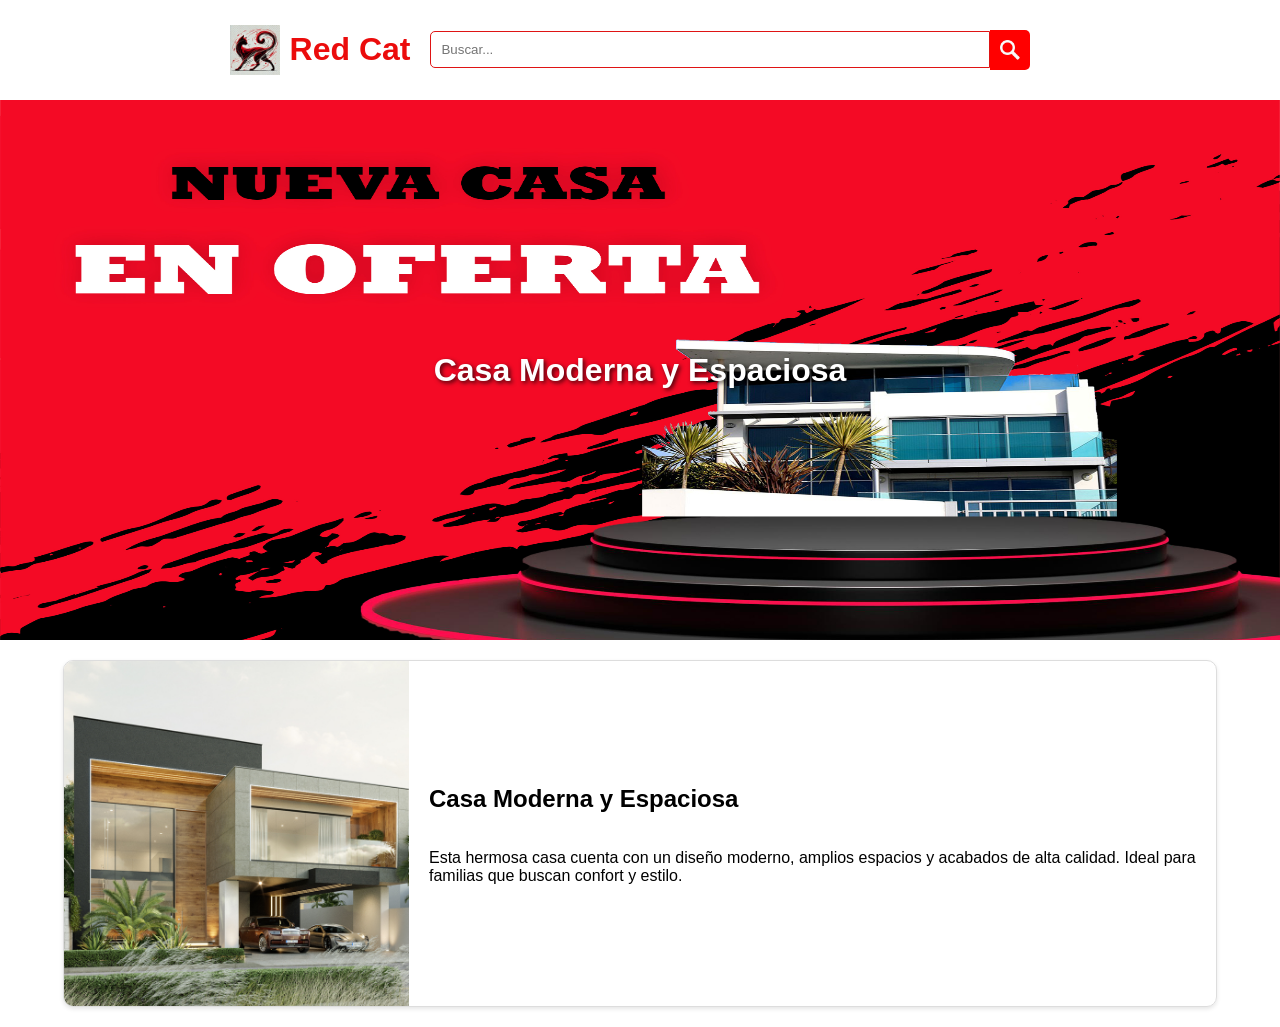
==== index.html @ 5a59b118 "Se agrega el proyecto" ====
<!DOCTYPE html>
<html lang="es">
<head>
    <meta charset="UTF-8">
    <meta name="viewport" content="width=device-width, initial-scale=1.0">
    <title>Página con Logo y Buscador</title>
    <link rel="stylesheet" href="css/styles.css">
    
</head>
<body>
    <header>
        <div class="logo">
            <img src="img/logo.png" alt="Logo">
            <h1>Red Cat</h1>
        </div>
        <div class="search-bar">
            <input type="text" placeholder="Buscar...">
            <button><img src="img/lupa.png" alt="Buscar"></button>
        </div>
    </header>

    <div class="image-container">
        <a id="image-link" href="casa1.html">
            <div class="text-overlay" id="image-text">Casa Moderna y Espaciosa</div>
            <img id="image1" src="img/1.jpg" alt="Casa 1">
            <img id="image2" src="img/2.jpg" class="hidden" alt="Casa 2">
        </a>
    </div>

    <div class="info-section">
        <div class="image-wrapper">
            <a href="casa1.html">
                <img src="img/casa1.jpg" alt="Casa Descripción">
            </a>
        </div>
        <div class="info-text">
            <h2>Casa Moderna y Espaciosa</h2>
            <p>Esta hermosa casa cuenta con un diseño moderno, amplios espacios y acabados de alta calidad. Ideal para familias que buscan confort y estilo.</p>
        </div>
    </div>

    <script>
        const images = [
            {
                src: "img/1.jpg",
                link: "casa1.html",
                text: "",
                element: document.getElementById('image1')
            },
            {
                src: "img/2.jpg",
                link: "casa2.html",
                text: "",
                element: document.getElementById('image2')
            }
        ];

        let currentIndex = 0;
        const imageLink = document.getElementById('image-link');
        const imageText = document.getElementById('image-text');

        setInterval(() => {
            images[currentIndex].element.classList.add('hidden');
            currentIndex = (currentIndex + 1) % images.length;
            images[currentIndex].element.classList.remove('hidden');
            imageLink.href = images[currentIndex].link;
            imageText.textContent = images[currentIndex].text;
        }, 5000);
    </script>
</body>
</html>
---- css/styles.css ----
body {
            font-family: Arial, sans-serif;
            margin: 0;
            padding: 0;
            display: flex;
            flex-direction: column;
            align-items: center;
        }

        header {
            width: 100%;
            display: flex;
            align-items: center;
            justify-content: center;
            padding: 10px 20px;
            box-shadow: 0 2px 4px rgba(0, 0, 0, 0.1);
            background-color: white;
        }

        .logo {
            display: flex;
            align-items: center;
        }

        .logo img {
            width: 50px;
            height: 50px;
            margin-right: 10px;
        }

        .logo h1 {
            color: rgb(235, 12, 12);
        }

        .search-bar {
            display: flex;
            align-items: center;
            flex-grow: 1;
            max-width: 600px;
            margin-left: 20px;
            margin-right: 20px;
            justify-content: center;
        }

        .search-bar input {
            width: 100%;
            padding: 10px;
            border: 1px solid #df1414;
            border-radius: 5px 0 0 5px;
            outline: none;
        }

        .search-bar button {
            padding: 10px;
            background-color: red;
            border: none;
            color: white;
            cursor: pointer;
            border-radius: 0 5px 5px 0;
            display: flex;
            align-items: center;
            justify-content: center;
            transition: background-color 0.3s ease;
        }

        .search-bar button img {
            width: 20px;
        }

        .search-bar button:hover {
            background-color: darkred;
        }

        .image-container {
            width: 100vw;
            height: 60vh;
            overflow: hidden;
            position: relative;
        }

        .image-container img {
            width: 100vw;
            height: 60vh;
            object-fit: fill;
            position: absolute;
            transition: opacity 1s ease-in-out;
        }

        .image-container img.hidden {
            opacity: 0;
        }

        .text-overlay {
            position: absolute;
            top: 50%;
            left: 50%;
            transform: translate(-50%, -50%);
            color: white;
            font-size: 2rem;
            font-weight: bold;
            text-shadow: 2px 2px 4px rgba(0, 0, 0, 0.7);
            text-align: center;
            z-index: 1;
        }

        .info-section {
            display: flex;
            width: 90%;
            margin: 20px auto;
            border: 1px solid #ddd;
            border-radius: 10px;
            overflow: hidden;
            box-shadow: 0 2px 4px rgba(0, 0, 0, 0.1);
        }

        .image-wrapper {
            width: 40%;
            overflow: hidden;
            position: relative;
        }

        .image-wrapper a {
            display: block;
        }

        .image-wrapper img {
            width: 100%;
            height: auto;
            display: block;
            transition: filter 0.3s ease, transform 0.3s ease;
        }

        .image-wrapper img:hover {
            filter: brightness(70%);
            transform: scale(1.05);
            cursor: pointer;
        }

        .info-text {
            padding: 20px;
            display: flex;
            flex-direction: column;
            justify-content: center;
        }

        @media (max-width: 768px) {
            header {
                flex-direction: column;
                align-items: flex-start;
            }

            .search-bar {
                margin-left: 5px;
                width: 100%;
            }

            .search-bar input {
                border-radius: 5px;
            }

            .search-bar button {
                border-radius: 5px;
                width: auto;
                padding: 8px 12px;
            }

            .info-section {
                flex-direction: column;
                align-items: center;
            }

            .image-wrapper {
                width: 100%;
            }

            .info-text {
                text-align: center;
            }
        }
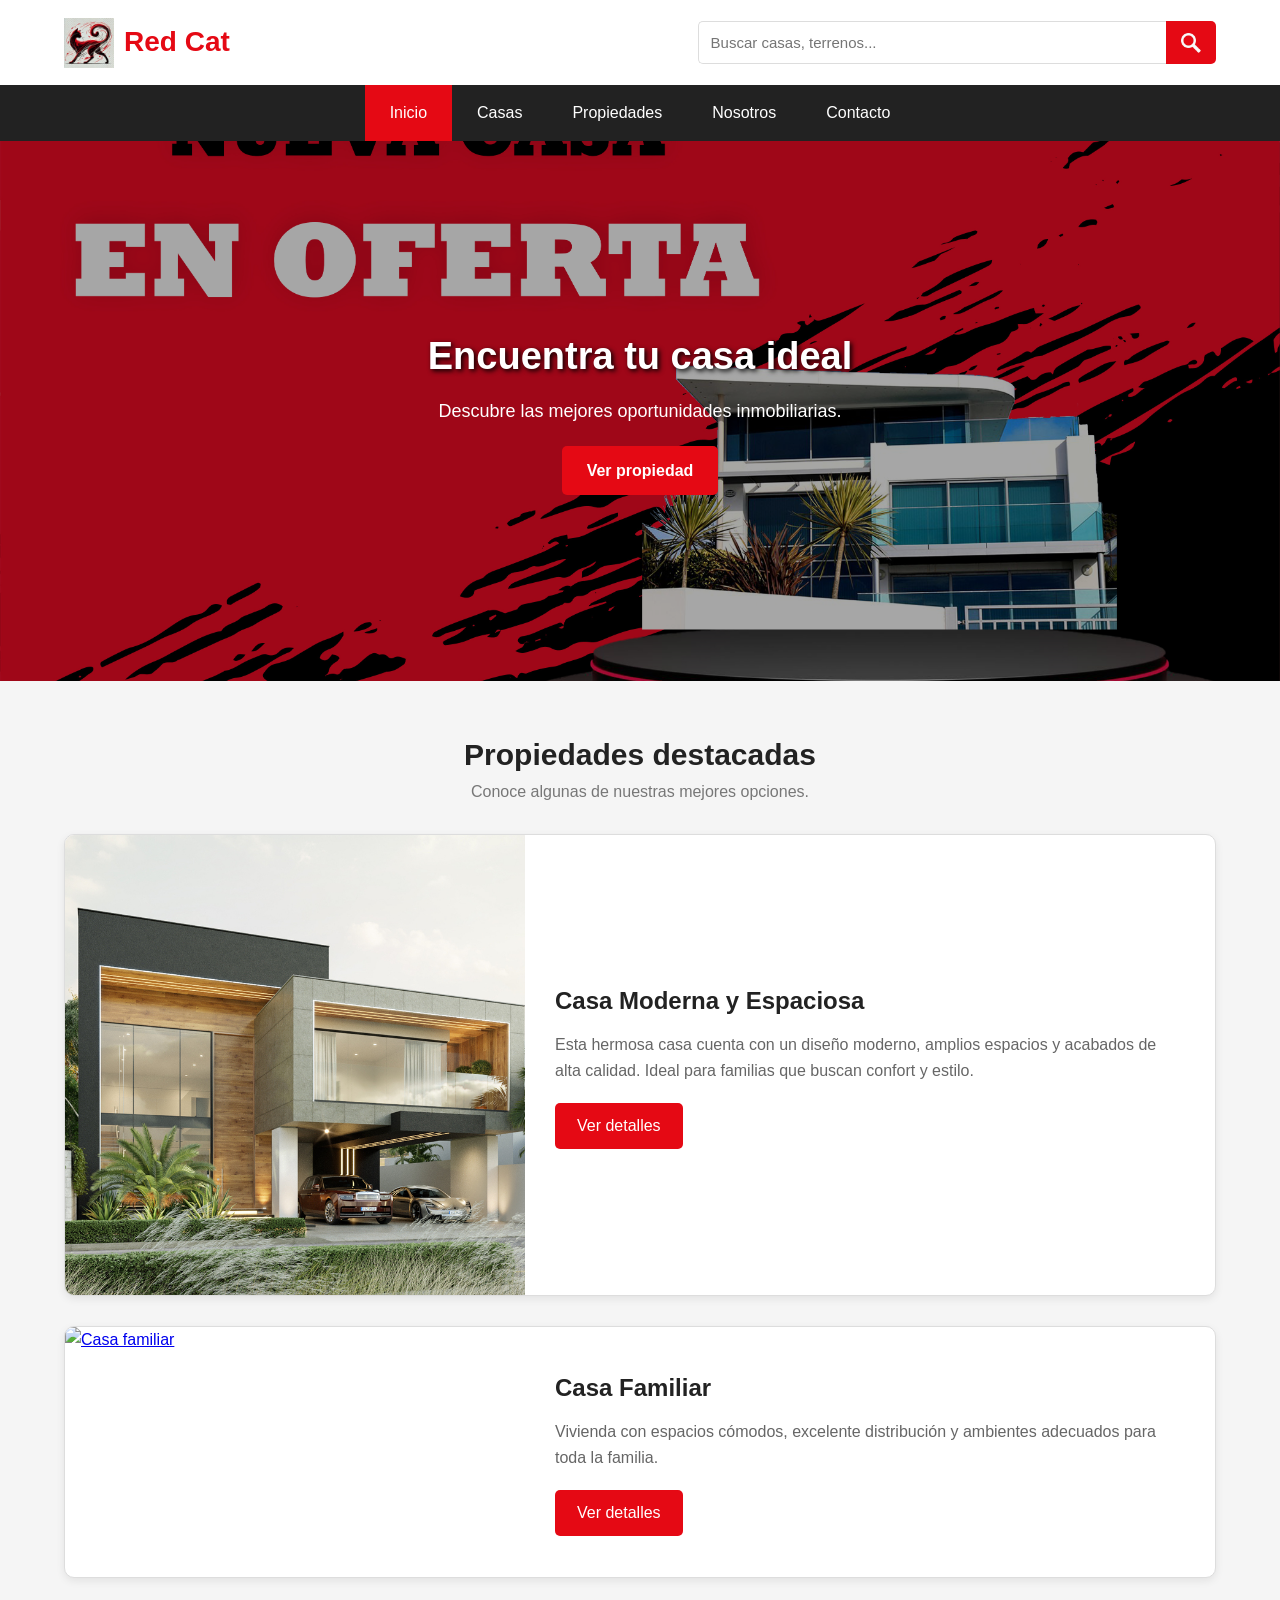
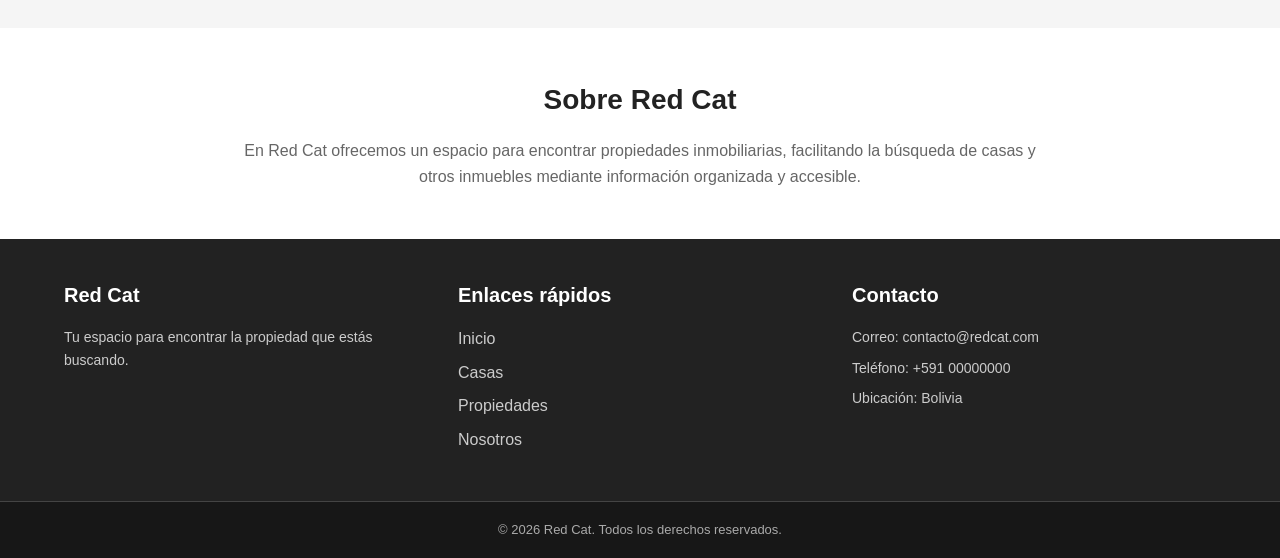
==== commit 68faf376: "avance1" ====
--- a/index.html
+++ b/index.html
@@ -1,71 +1,283 @@
+
 <!DOCTYPE html>
 <html lang="es">
+
 <head>
     <meta charset="UTF-8">
     <meta name="viewport" content="width=device-width, initial-scale=1.0">
-    <title>Página con Logo y Buscador</title>
+
+    <title>Red Cat | Venta de Inmuebles</title>
+
+    <!-- Hoja de estilos -->
     <link rel="stylesheet" href="css/styles.css">
-    
 </head>
+
 <body>
-    <header>
+
+    <!-- =====================================
+         1. ENCABEZADO PRINCIPAL
+    ====================================== -->
+    <header class="header">
+
         <div class="logo">
-            <img src="img/logo.png" alt="Logo">
+            <img src="img/logo.png" alt="Logo Red Cat">
             <h1>Red Cat</h1>
         </div>
+
+        <!-- Buscador -->
         <div class="search-bar">
-            <input type="text" placeholder="Buscar...">
-            <button><img src="img/lupa.png" alt="Buscar"></button>
-        </div>
+            <input type="search" placeholder="Buscar casas, terrenos...">
+            <button type="button">
+                <img src="img/lupa.png" alt="Buscar">
+            </button>
+        </div>
+
     </header>
 
-    <div class="image-container">
+
+    <!-- =====================================
+         2. MENÚ DE NAVEGACIÓN
+    ====================================== -->
+    <nav class="navbar">
+
+        <ul>
+            <li><a href="index.html" class="active">Inicio</a></li>
+            <li><a href="#casas">Casas</a></li>
+            <li><a href="#propiedades">Propiedades</a></li>
+            <li><a href="#nosotros">Nosotros</a></li>
+            <li><a href="#contacto">Contacto</a></li>
+        </ul>
+
+    </nav>
+
+
+    <!-- =====================================
+         3. BANNER PRINCIPAL / CARRUSEL
+    ====================================== -->
+    <section class="hero">
+
         <a id="image-link" href="casa1.html">
-            <div class="text-overlay" id="image-text">Casa Moderna y Espaciosa</div>
-            <img id="image1" src="img/1.jpg" alt="Casa 1">
-            <img id="image2" src="img/2.jpg" class="hidden" alt="Casa 2">
+
+            <div class="hero-overlay">
+
+                <h2 id="image-text">
+                    Encuentra tu casa ideal
+                </h2>
+
+                <p>
+                    Descubre las mejores oportunidades inmobiliarias.
+                </p>
+
+                <span class="hero-button">
+                    Ver propiedad
+                </span>
+
+            </div>
+
+            <img id="image1" src="img/1.jpg" alt="Casa moderna">
+
+            <img id="image2" src="img/2.jpg"
+                 class="hidden" alt="Casa en venta">
+
         </a>
-    </div>
-
-    <div class="info-section">
-        <div class="image-wrapper">
-            <a href="casa1.html">
-                <img src="img/casa1.jpg" alt="Casa Descripción">
-            </a>
-        </div>
-        <div class="info-text">
-            <h2>Casa Moderna y Espaciosa</h2>
-            <p>Esta hermosa casa cuenta con un diseño moderno, amplios espacios y acabados de alta calidad. Ideal para familias que buscan confort y estilo.</p>
-        </div>
-    </div>
-
+
+    </section>
+
+
+    <!-- =====================================
+         4. SECCIÓN DE PROPIEDADES DESTACADAS
+    ====================================== -->
+    <main>
+
+        <section class="properties" id="propiedades">
+
+            <div class="section-title">
+                <h2>Propiedades destacadas</h2>
+                <p>Conoce algunas de nuestras mejores opciones.</p>
+            </div>
+
+
+            <!-- Propiedad 1 -->
+            <article class="property-card" id="casas">
+
+                <div class="property-image">
+                    <a href="casa1.html">
+                        <img src="img/casa1.jpg" alt="Casa moderna">
+                    </a>
+                </div>
+
+                <div class="property-info">
+
+                    <h3>Casa Moderna y Espaciosa</h3>
+
+                    <p>
+                        Esta hermosa casa cuenta con un diseño moderno,
+                        amplios espacios y acabados de alta calidad.
+                        Ideal para familias que buscan confort y estilo.
+                    </p>
+
+                    <a href="casa1.html" class="property-button">
+                        Ver detalles
+                    </a>
+
+                </div>
+
+            </article>
+
+
+            <!-- Propiedad 2 -->
+            <article class="property-card">
+
+                <div class="property-image">
+                    <a href="casa2.html">
+                        <img src="img/casa2.jpg" alt="Casa familiar">
+                    </a>
+                </div>
+
+                <div class="property-info">
+
+                    <h3>Casa Familiar</h3>
+
+                    <p>
+                        Vivienda con espacios cómodos, excelente
+                        distribución y ambientes adecuados para
+                        toda la familia.
+                    </p>
+
+                    <a href="casa2.html" class="property-button">
+                        Ver detalles
+                    </a>
+
+                </div>
+
+            </article>
+
+        </section>
+
+
+        <!-- =====================================
+             5. SECCIÓN SOBRE NOSOTROS
+        ====================================== -->
+        <section class="about" id="nosotros">
+
+            <h2>Sobre Red Cat</h2>
+
+            <p>
+                En Red Cat ofrecemos un espacio para encontrar
+                propiedades inmobiliarias, facilitando la búsqueda
+                de casas y otros inmuebles mediante información
+                organizada y accesible.
+            </p>
+
+        </section>
+
+    </main>
+
+
+    <!-- =====================================
+         6. PIE DE PÁGINA (FOOTER)
+    ====================================== -->
+    <footer class="footer" id="contacto">
+
+        <div class="footer-container">
+
+            <!-- Información de la empresa -->
+            <div class="footer-section">
+
+                <h3>Red Cat</h3>
+
+                <p>
+                    Tu espacio para encontrar la propiedad
+                    que estás buscando.
+                </p>
+
+            </div>
+
+
+            <!-- Enlaces rápidos -->
+            <div class="footer-section">
+
+                <h3>Enlaces rápidos</h3>
+
+                <ul>
+                    <li><a href="index.html">Inicio</a></li>
+                    <li><a href="#casas">Casas</a></li>
+                    <li><a href="#propiedades">Propiedades</a></li>
+                    <li><a href="#nosotros">Nosotros</a></li>
+                </ul>
+
+            </div>
+
+
+            <!-- Información de contacto -->
+            <div class="footer-section">
+
+                <h3>Contacto</h3>
+
+                <p>Correo: contacto@redcat.com</p>
+                <p>Teléfono: +591 00000000</p>
+                <p>Ubicación: Bolivia</p>
+
+            </div>
+
+
+        </div>
+
+        <!-- Derechos reservados -->
+        <div class="footer-bottom">
+
+            <p>
+                &copy; 2026 Red Cat.
+                Todos los derechos reservados.
+            </p>
+
+        </div>
+
+    </footer>
+
+
+    <!-- =====================================
+         7. JAVASCRIPT DEL CARRUSEL
+    ====================================== -->
     <script>
+
         const images = [
             {
                 src: "img/1.jpg",
                 link: "casa1.html",
-                text: "",
-                element: document.getElementById('image1')
+                text: "Casa Moderna y Espaciosa"
             },
             {
                 src: "img/2.jpg",
                 link: "casa2.html",
-                text: "",
-                element: document.getElementById('image2')
+                text: "Encuentra tu nuevo hogar"
             }
         ];
 
         let currentIndex = 0;
-        const imageLink = document.getElementById('image-link');
-        const imageText = document.getElementById('image-text');
+
+        const image1 = document.getElementById("image1");
+        const image2 = document.getElementById("image2");
+
+        const imageLink = document.getElementById("image-link");
+        const imageText = document.getElementById("image-text");
+
+        const imageElements = [image1, image2];
 
         setInterval(() => {
-            images[currentIndex].element.classList.add('hidden');
+
             currentIndex = (currentIndex + 1) % images.length;
-            images[currentIndex].element.classList.remove('hidden');
+
+            imageElements[0].classList.toggle("hidden");
+            imageElements[1].classList.toggle("hidden");
+
             imageLink.href = images[currentIndex].link;
+
             imageText.textContent = images[currentIndex].text;
+
         }, 5000);
+
     </script>
+
 </body>
 </html>
--- a/css/styles.css
+++ b/css/styles.css
@@ -1,180 +1,609 @@
-       body {
-            font-family: Arial, sans-serif;
-            margin: 0;
-            padding: 0;
-            display: flex;
-            flex-direction: column;
-            align-items: center;
-        }
-
-        header {
-            width: 100%;
-            display: flex;
-            align-items: center;
-            justify-content: center;
-            padding: 10px 20px;
-            box-shadow: 0 2px 4px rgba(0, 0, 0, 0.1);
-            background-color: white;
-        }
-
-        .logo {
-            display: flex;
-            align-items: center;
-        }
-
-        .logo img {
-            width: 50px;
-            height: 50px;
-            margin-right: 10px;
-        }
-
-        .logo h1 {
-            color: rgb(235, 12, 12);
-        }
-
-        .search-bar {
-            display: flex;
-            align-items: center;
-            flex-grow: 1;
-            max-width: 600px;
-            margin-left: 20px;
-            margin-right: 20px;
-            justify-content: center;
-        }
-
-        .search-bar input {
-            width: 100%;
-            padding: 10px;
-            border: 1px solid #df1414;
-            border-radius: 5px 0 0 5px;
-            outline: none;
-        }
-
-        .search-bar button {
-            padding: 10px;
-            background-color: red;
-            border: none;
-            color: white;
-            cursor: pointer;
-            border-radius: 0 5px 5px 0;
-            display: flex;
-            align-items: center;
-            justify-content: center;
-            transition: background-color 0.3s ease;
-        }
-
-        .search-bar button img {
-            width: 20px;
-        }
-
-        .search-bar button:hover {
-            background-color: darkred;
-        }
-
-        .image-container {
-            width: 100vw;
-            height: 60vh;
-            overflow: hidden;
-            position: relative;
-        }
-
-        .image-container img {
-            width: 100vw;
-            height: 60vh;
-            object-fit: fill;
-            position: absolute;
-            transition: opacity 1s ease-in-out;
-        }
-
-        .image-container img.hidden {
-            opacity: 0;
-        }
-
-        .text-overlay {
-            position: absolute;
-            top: 50%;
-            left: 50%;
-            transform: translate(-50%, -50%);
-            color: white;
-            font-size: 2rem;
-            font-weight: bold;
-            text-shadow: 2px 2px 4px rgba(0, 0, 0, 0.7);
-            text-align: center;
-            z-index: 1;
-        }
-
-        .info-section {
-            display: flex;
-            width: 90%;
-            margin: 20px auto;
-            border: 1px solid #ddd;
-            border-radius: 10px;
-            overflow: hidden;
-            box-shadow: 0 2px 4px rgba(0, 0, 0, 0.1);
-        }
-
-        .image-wrapper {
-            width: 40%;
-            overflow: hidden;
-            position: relative;
-        }
-
-        .image-wrapper a {
-            display: block;
-        }
-
-        .image-wrapper img {
-            width: 100%;
-            height: auto;
-            display: block;
-            transition: filter 0.3s ease, transform 0.3s ease;
-        }
-
-        .image-wrapper img:hover {
-            filter: brightness(70%);
-            transform: scale(1.05);
-            cursor: pointer;
-        }
-
-        .info-text {
-            padding: 20px;
-            display: flex;
-            flex-direction: column;
-            justify-content: center;
-        }
-
-        @media (max-width: 768px) {
-            header {
-                flex-direction: column;
-                align-items: flex-start;
-            }
-
-            .search-bar {
-                margin-left: 5px;
-                width: 100%;
-            }
-
-            .search-bar input {
-                border-radius: 5px;
-            }
-
-            .search-bar button {
-                border-radius: 5px;
-                width: auto;
-                padding: 8px 12px;
-            }
-
-            .info-section {
-                flex-direction: column;
-                align-items: center;
-            }
-
-            .image-wrapper {
-                width: 100%;
-            }
-
-            .info-text {
-                text-align: center;
-            }
-        }
-  +
+/* =========================================
+   1. CONFIGURACIÓN GENERAL
+========================================= */
+
+* {
+    margin: 0;
+    padding: 0;
+    box-sizing: border-box;
+}
+
+html {
+    scroll-behavior: smooth;
+}
+
+body {
+    font-family: Arial, Helvetica, sans-serif;
+    background-color: #f5f5f5;
+    color: #333;
+    line-height: 1.6;
+}
+
+
+/* =========================================
+   2. ENCABEZADO PRINCIPAL
+========================================= */
+
+.header {
+    width: 100%;
+    min-height: 85px;
+    padding: 10px 5%;
+
+    display: flex;
+    align-items: center;
+    justify-content: space-between;
+
+    background-color: white;
+    box-shadow: 0 2px 5px rgba(0, 0, 0, 0.10);
+}
+
+/* Logotipo */
+
+.logo {
+    display: flex;
+    align-items: center;
+    gap: 10px;
+}
+
+.logo img {
+    width: 50px;
+    height: 50px;
+    object-fit: contain;
+}
+
+.logo h1 {
+    color: #e50914;
+    font-size: 28px;
+}
+
+
+/* Buscador */
+
+.search-bar {
+    display: flex;
+    width: 45%;
+    max-width: 600px;
+}
+
+.search-bar input {
+    width: 100%;
+    padding: 12px;
+
+    border: 1px solid #ddd;
+    border-right: none;
+    border-radius: 5px 0 0 5px;
+
+    outline: none;
+    font-size: 15px;
+}
+
+.search-bar input:focus {
+    border-color: #e50914;
+}
+
+.search-bar button {
+    padding: 10px 15px;
+
+    background-color: #e50914;
+    border: none;
+    border-radius: 0 5px 5px 0;
+
+    cursor: pointer;
+    transition: background 0.3s;
+}
+
+.search-bar button:hover {
+    background-color: #a90009;
+}
+
+.search-bar button img {
+    width: 20px;
+    display: block;
+}
+
+
+/* =========================================
+   3. MENÚ DE NAVEGACIÓN
+========================================= */
+
+.navbar {
+    width: 100%;
+    background-color: #222;
+}
+
+.navbar ul {
+    display: flex;
+    justify-content: center;
+    align-items: center;
+
+    list-style: none;
+}
+
+.navbar ul li a {
+    display: block;
+    padding: 15px 25px;
+
+    color: white;
+    text-decoration: none;
+
+    transition: background 0.3s;
+}
+
+.navbar ul li a:hover,
+.navbar ul li a.active {
+    background-color: #e50914;
+}
+
+
+/* =========================================
+   4. BANNER PRINCIPAL / CARRUSEL
+========================================= */
+
+.hero {
+    width: 100%;
+    height: 60vh;
+    min-height: 350px;
+
+    position: relative;
+    overflow: hidden;
+
+    background-color: #222;
+}
+
+.hero a {
+    display: block;
+    width: 100%;
+    height: 100%;
+    position: relative;
+}
+
+.hero img {
+    position: absolute;
+    inset: 0;
+
+    width: 100%;
+    height: 100%;
+
+    object-fit: cover;
+
+    transition: opacity 1s ease-in-out;
+}
+
+.hero img.hidden {
+    opacity: 0;
+    pointer-events: none;
+}
+
+
+/* Texto sobre las imágenes */
+
+.hero-overlay {
+    position: absolute;
+    inset: 0;
+    z-index: 2;
+
+    display: flex;
+    flex-direction: column;
+    align-items: center;
+    justify-content: center;
+
+    text-align: center;
+    padding: 20px;
+
+    color: white;
+
+    background: rgba(0, 0, 0, 0.35);
+}
+
+.hero-overlay h2 {
+    font-size: 38px;
+    margin-bottom: 10px;
+    text-shadow: 2px 2px 5px black;
+}
+
+.hero-overlay p {
+    font-size: 18px;
+    margin-bottom: 20px;
+}
+
+.hero-button {
+    display: inline-block;
+    padding: 12px 25px;
+
+    background-color: #e50914;
+    color: white;
+
+    border-radius: 5px;
+    font-weight: bold;
+
+    transition: background 0.3s;
+}
+
+.hero-button:hover {
+    background-color: #a90009;
+}
+
+
+/* =========================================
+   5. PROPIEDADES DESTACADAS
+========================================= */
+
+.properties {
+    width: 90%;
+    max-width: 1200px;
+    margin: 50px auto;
+}
+
+
+/* Título de sección */
+
+.section-title {
+    text-align: center;
+    margin-bottom: 30px;
+}
+
+.section-title h2 {
+    font-size: 30px;
+    color: #222;
+}
+
+.section-title p {
+    color: #777;
+}
+
+
+/* Tarjetas de propiedades */
+
+.property-card {
+    display: flex;
+    width: 100%;
+
+    margin-bottom: 30px;
+
+    background-color: white;
+    border: 1px solid #ddd;
+    border-radius: 10px;
+
+    overflow: hidden;
+
+    box-shadow: 0 3px 8px rgba(0, 0, 0, 0.08);
+
+    transition: transform 0.3s, box-shadow 0.3s;
+}
+
+.property-card:hover {
+    transform: translateY(-4px);
+
+    box-shadow: 0 6px 15px rgba(0, 0, 0, 0.12);
+}
+
+
+/* Imagen de la propiedad */
+
+.property-image {
+    width: 40%;
+    min-height: 250px;
+    overflow: hidden;
+}
+
+.property-image a {
+    display: block;
+    height: 100%;
+}
+
+.property-image img {
+    display: block;
+
+    width: 100%;
+    height: 100%;
+
+    object-fit: cover;
+
+    transition: transform 0.4s;
+}
+
+.property-image img:hover {
+    transform: scale(1.06);
+}
+
+
+/* Información de la propiedad */
+
+.property-info {
+    width: 60%;
+    padding: 30px;
+
+    display: flex;
+    flex-direction: column;
+    justify-content: center;
+}
+
+.property-info h3 {
+    font-size: 24px;
+    margin-bottom: 12px;
+    color: #222;
+}
+
+.property-info p {
+    color: #666;
+    margin-bottom: 20px;
+}
+
+
+/* Botón de detalles */
+
+.property-button {
+    display: inline-block;
+    width: fit-content;
+
+    padding: 10px 22px;
+
+    background-color: #e50914;
+    color: white;
+
+    text-decoration: none;
+    border-radius: 5px;
+
+    transition: background 0.3s;
+}
+
+.property-button:hover {
+    background-color: #a90009;
+}
+
+
+/* =========================================
+   6. SECCIÓN SOBRE NOSOTROS
+========================================= */
+
+.about {
+    width: 100%;
+    padding: 50px 10%;
+
+    text-align: center;
+
+    background-color: white;
+}
+
+.about h2 {
+    font-size: 28px;
+    margin-bottom: 15px;
+    color: #222;
+}
+
+.about p {
+    max-width: 800px;
+    margin: auto;
+    color: #666;
+}
+
+
+/* =========================================
+   7. FOOTER / PIE DE PÁGINA
+========================================= */
+
+.footer {
+    width: 100%;
+    background-color: #222;
+    color: white;
+}
+
+
+/* Contenedor de columnas */
+
+.footer-container {
+    width: 90%;
+    max-width: 1200px;
+
+    margin: auto;
+    padding: 40px 0;
+
+    display: flex;
+    justify-content: space-between;
+    gap: 30px;
+}
+
+
+/* Secciones del footer */
+
+.footer-section {
+    flex: 1;
+}
+
+.footer-section h3 {
+    font-size: 20px;
+    margin-bottom: 15px;
+    color: white;
+}
+
+.footer-section p {
+    color: #ccc;
+    margin-bottom: 8px;
+    font-size: 14px;
+}
+
+.footer-section ul {
+    list-style: none;
+}
+
+.footer-section ul li {
+    margin-bottom: 8px;
+}
+
+.footer-section ul li a {
+    color: #ccc;
+    text-decoration: none;
+
+    transition: color 0.3s;
+}
+
+.footer-section ul li a:hover {
+    color: #e50914;
+}
+
+
+/* Derechos reservados */
+
+.footer-bottom {
+    padding: 18px;
+    text-align: center;
+
+    background-color: #171717;
+    border-top: 1px solid #444;
+}
+
+.footer-bottom p {
+    color: #aaa;
+    font-size: 13px;
+}
+
+
+/* =========================================
+   8. DISEÑO RESPONSIVE
+   TABLETS Y CELULARES
+========================================= */
+
+@media (max-width: 768px) {
+
+    /* Encabezado */
+
+    .header {
+        flex-direction: column;
+        gap: 15px;
+        padding: 15px;
+    }
+
+    .search-bar {
+        width: 100%;
+        max-width: 100%;
+    }
+
+
+/* =========================================
+   MENÚ DE NAVEGACIÓN FIJO
+========================================= */
+
+.navbar {
+    width: 100%;
+    height: 50px;
+
+    position: fixed;
+    top: 0;
+    left: 0;
+
+    z-index: 9999;
+
+    background-color: #222;
+    box-shadow: 0 2px 5px rgba(0, 0, 0, 0.15);
+}
+
+.navbar ul {
+    display: flex;
+    justify-content: center;
+    align-items: center;
+
+    height: 100%;
+    list-style: none;
+}
+
+.navbar ul li a {
+    display: block;
+    padding: 13px 25px;
+
+    color: white;
+    text-decoration: none;
+
+    transition: background-color 0.3s;
+}
+
+.navbar ul li a:hover,
+.navbar ul li a.active {
+    background-color: #e50914;
+}
+
+
+/* =========================================
+   RESERVAR ESPACIO PARA EL MENÚ
+========================================= */
+
+body {
+    padding-top: 50px;
+}
+
+    /* Banner */
+
+    .hero {
+        height: 45vh;
+        min-height: 280px;
+    }
+
+    .hero-overlay h2 {
+        font-size: 27px;
+    }
+
+    .hero-overlay p {
+        font-size: 15px;
+    }
+
+
+    /* Propiedades */
+
+    .properties {
+        width: 92%;
+        margin: 35px auto;
+    }
+
+    .property-card {
+        flex-direction: column;
+    }
+
+    .property-image {
+        width: 100%;
+        height: 230px;
+    }
+
+    .property-info {
+        width: 100%;
+        padding: 20px;
+    }
+
+
+    /* Footer */
+
+    .footer-container {
+        flex-direction: column;
+        gap: 25px;
+    }
+
+}
+
+
+@media (max-width: 480px) {
+
+    .logo h1 {
+        font-size: 24px;
+    }
+
+    .navbar ul li a {
+        padding: 10px;
+        font-size: 12px;
+    }
+
+    .hero-overlay h2 {
+        font-size: 23px;
+    }
+
+    .hero-overlay p {
+        font-size: 13px;
+    }
+
+    .section-title h2 {
+        font-size: 24px;
+    }
+
+    .property-info h3 {
+        font-size: 20px;
+    }
+
+}
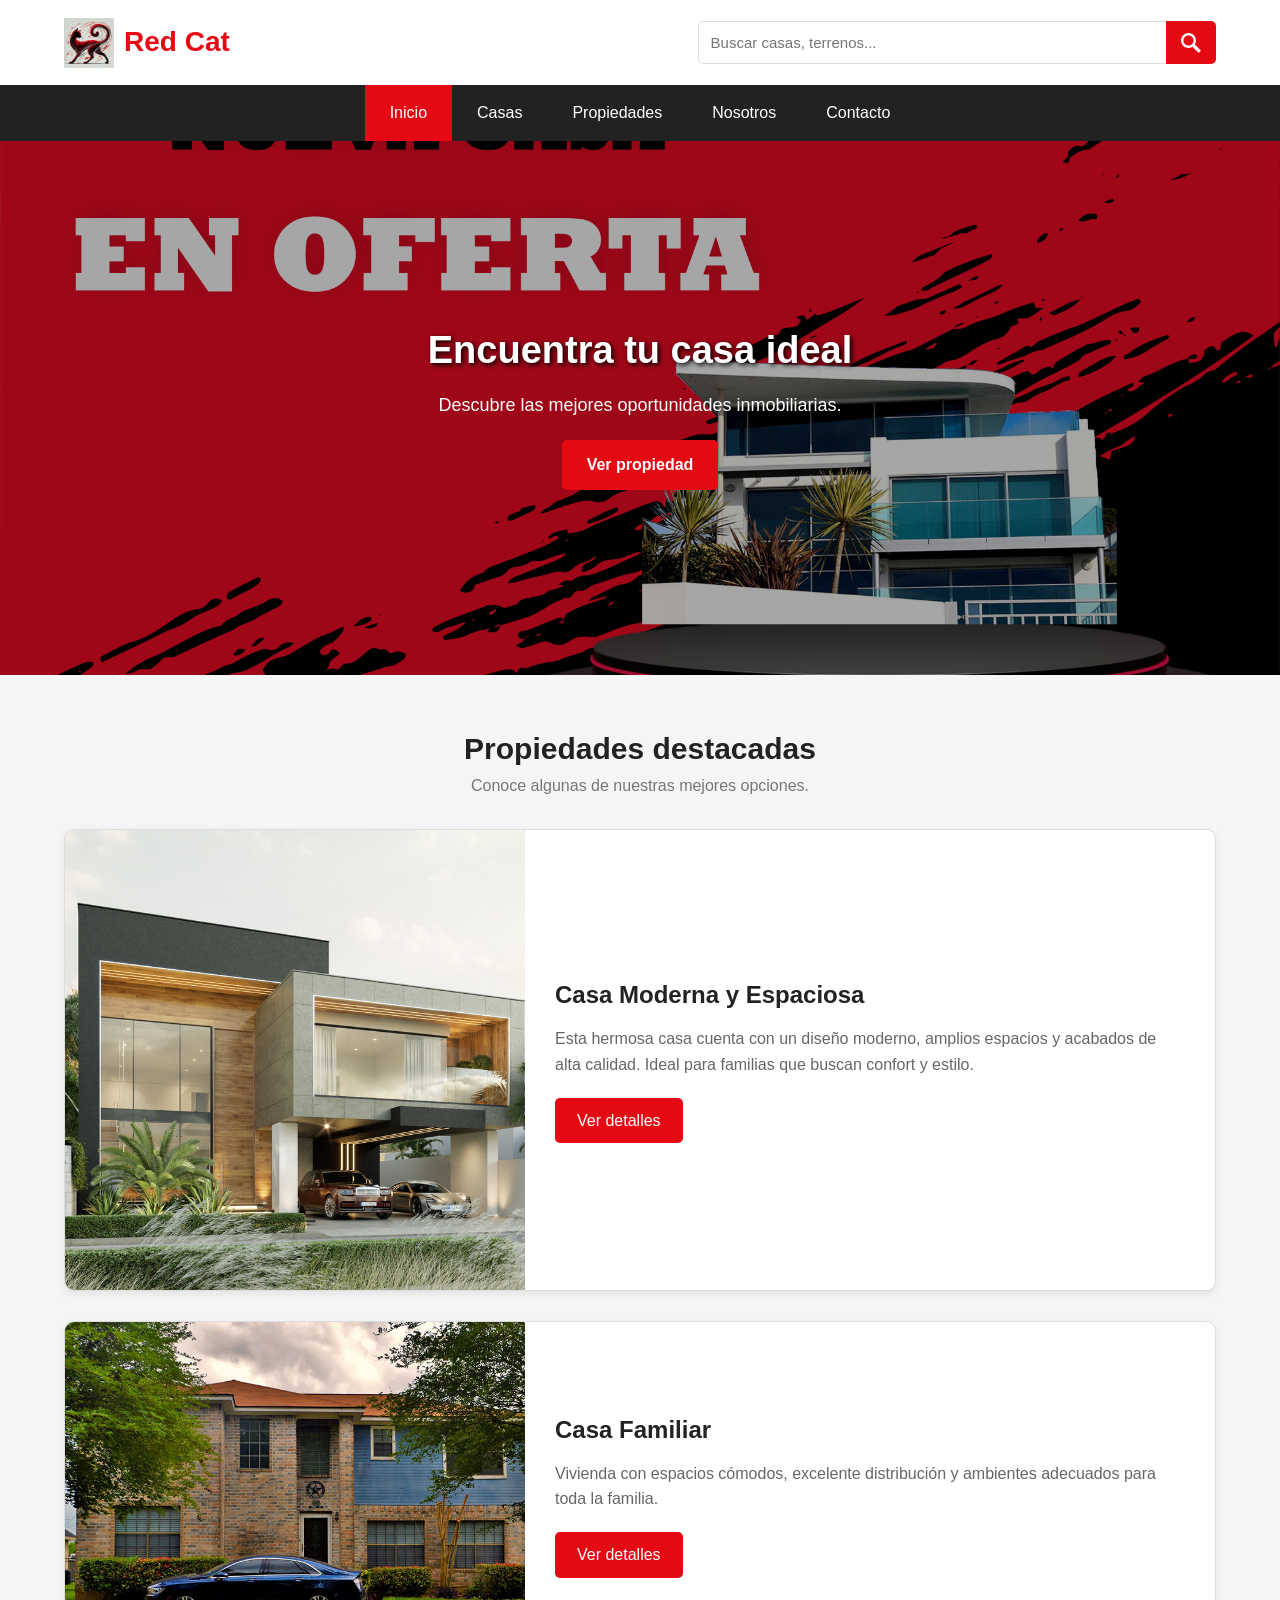
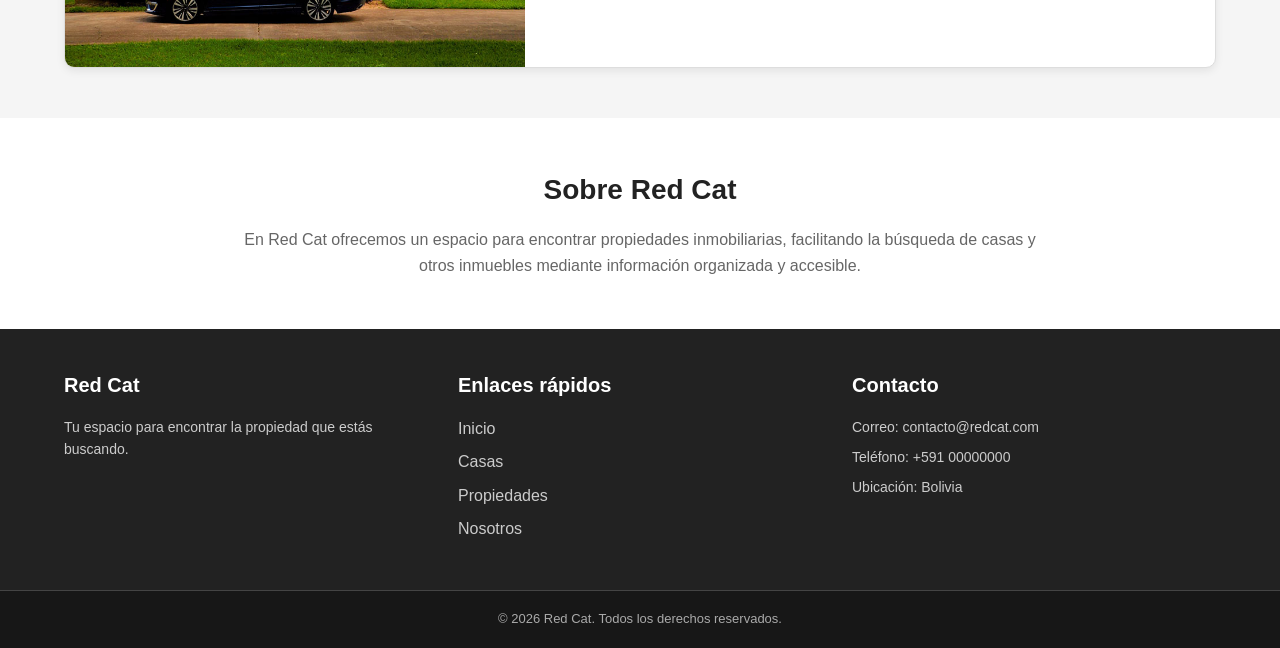
==== commit deca18dc: "faltadelcel" ====
--- a/index.html
+++ b/index.html
@@ -14,9 +14,10 @@
 
 <body>
 
-    <!-- =====================================
-         1. ENCABEZADO PRINCIPAL
-    ====================================== -->
+<!-- CONTENEDOR DEL ENCABEZADO Y MENÚ -->
+<div class="top-container">
+
+    <!-- ENCABEZADO -->
     <header class="header">
 
         <div class="logo">
@@ -27,6 +28,7 @@
         <!-- Buscador -->
         <div class="search-bar">
             <input type="search" placeholder="Buscar casas, terrenos...">
+
             <button type="button">
                 <img src="img/lupa.png" alt="Buscar">
             </button>
@@ -34,12 +36,8 @@
 
     </header>
 
-
-    <!-- =====================================
-         2. MENÚ DE NAVEGACIÓN
-    ====================================== -->
+    <!-- MENÚ DE NAVEGACIÓN -->
     <nav class="navbar">
-
         <ul>
             <li><a href="index.html" class="active">Inicio</a></li>
             <li><a href="#casas">Casas</a></li>
@@ -47,9 +45,9 @@
             <li><a href="#nosotros">Nosotros</a></li>
             <li><a href="#contacto">Contacto</a></li>
         </ul>
-
     </nav>
 
+</div>
 
     <!-- =====================================
          3. BANNER PRINCIPAL / CARRUSEL
--- a/css/styles.css
+++ b/css/styles.css
@@ -18,7 +18,25 @@
     background-color: #f5f5f5;
     color: #333;
     line-height: 1.6;
-}
+
+
+    padding-top: 135px;
+}
+
+/* =========================================
+   1. CONTENEDOR SUPERIOR FIJO
+   Mantiene juntos el encabezado y el menú
+========================================= */
+
+.top-container {
+    position: fixed;
+    top: 0;
+    left: 0;
+    width: 100%;
+    z-index: 9999;
+}
+
+
 
 
 /* =========================================
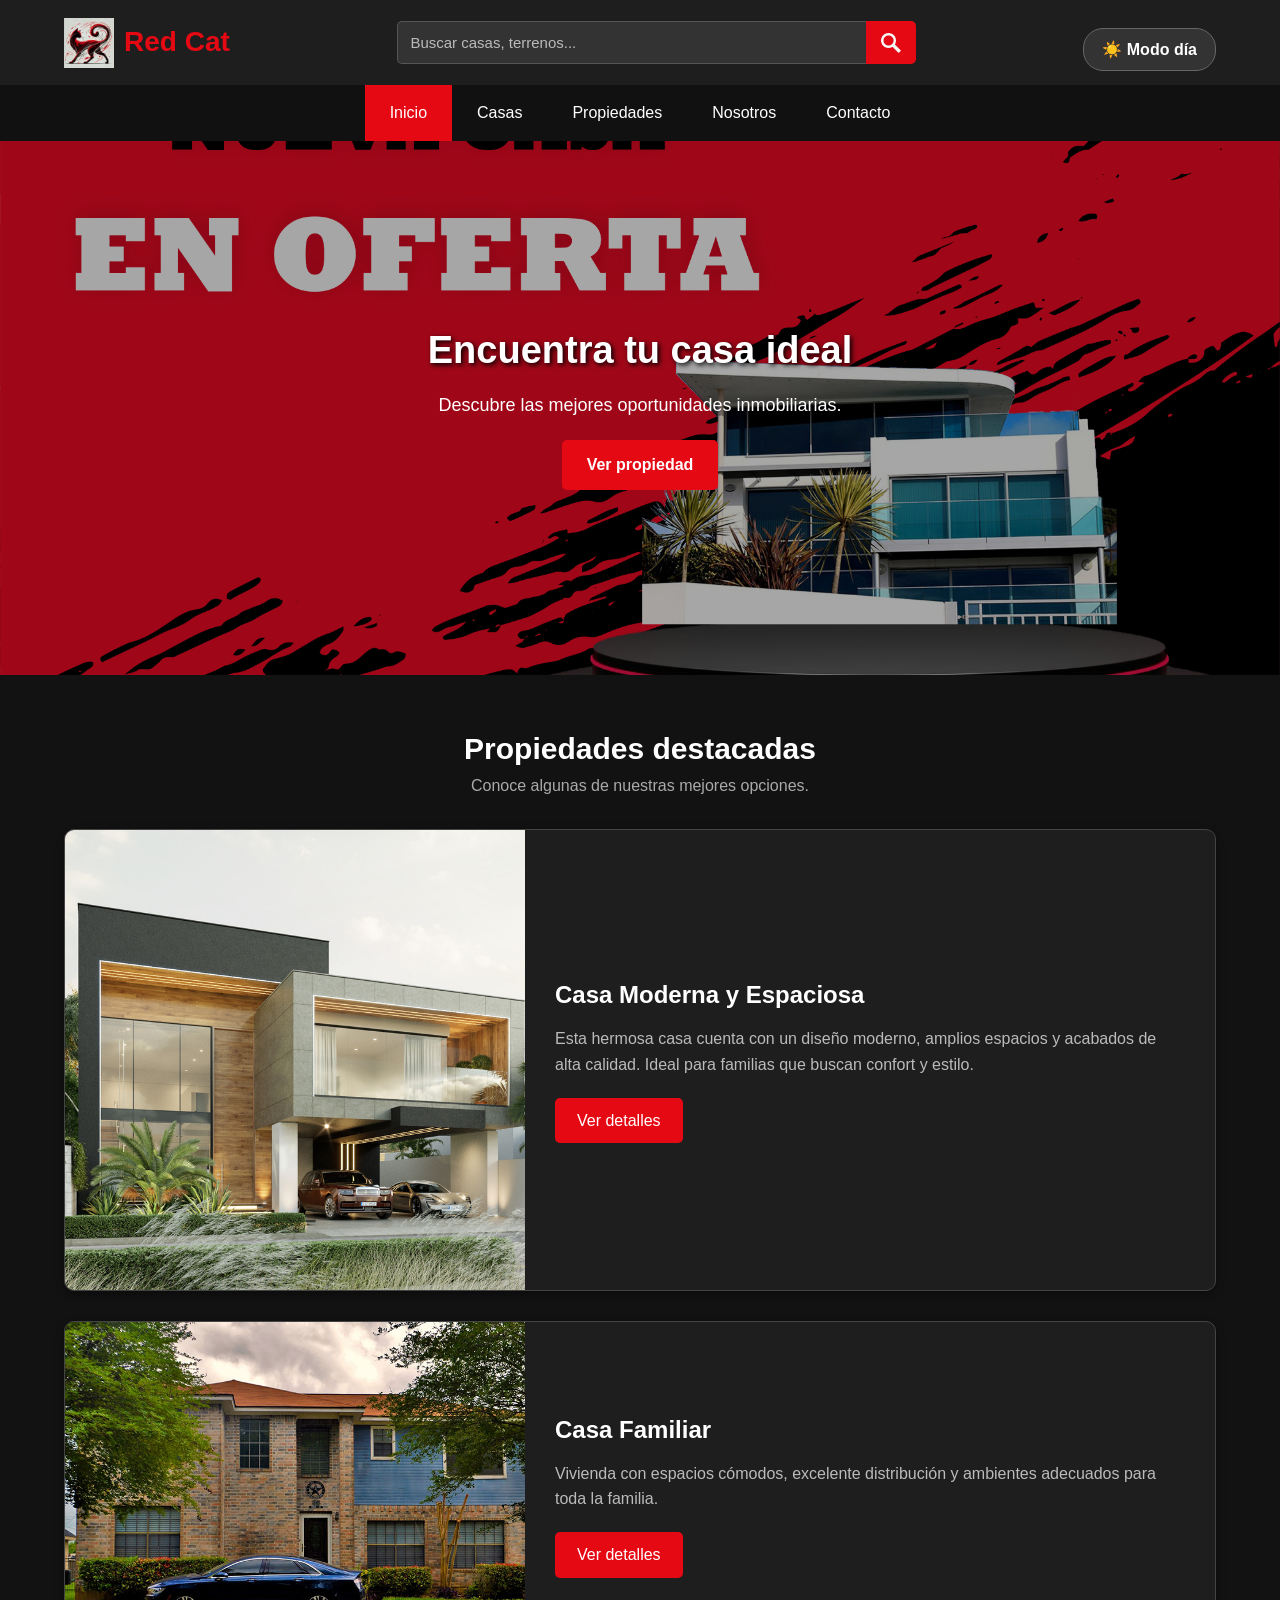
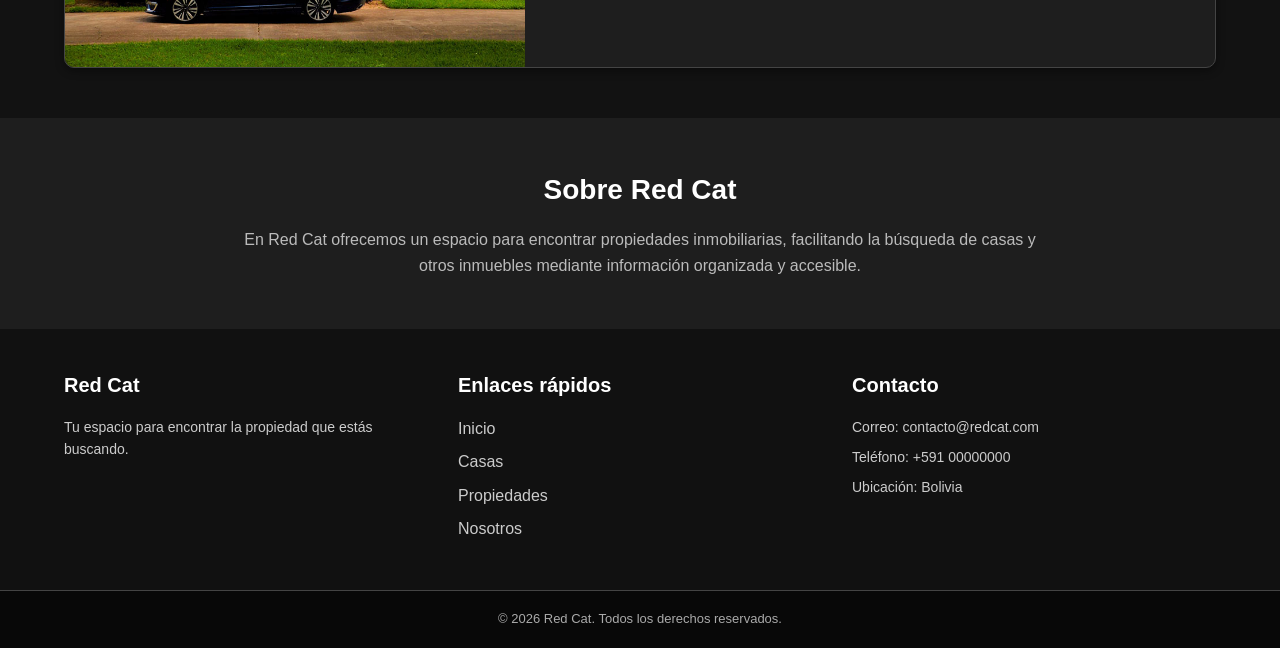
==== commit 483e577a: "modo dia y noche" ====
--- a/index.html
+++ b/index.html
@@ -33,6 +33,8 @@
                 <img src="img/lupa.png" alt="Buscar">
             </button>
         </div>
+     <!-- modo dia y noche -->
+        <button type="button" id="btn-tema" class="boton-modo">☀️ Modo día</button>
 
     </header>
 
@@ -277,5 +279,10 @@
 
     </script>
 
+      <!-- El script va al FINAL, justo antes de cerrar el body:
+       así el navegador ya leyó todo el HTML y querySelector
+       sí encuentra los botones. Si lo pones arriba, no los halla. -->
+  <script src="script.js"></script>
+
 </body>
 </html>
--- a/css/styles.css
+++ b/css/styles.css
@@ -19,7 +19,11 @@
     color: #333;
     line-height: 1.6;
 
-
+/* 
+Sirve únicamente para dejar un espacio arriba del contenido, porque al fijar 
+el encabezado este sale del flujo normal de la página. 
+Así evita que el banner quede tapado por el encabezado y el menú.
+ */
     padding-top: 135px;
 }
 
@@ -121,6 +125,18 @@
 }
 
 
+/* 3b. Botón de modo día/noche (misión 1) */
+.boton-modo {
+  margin-top: 14px;
+  background-color: #ff8f3c;
+  color: #1a1208;
+  border: none;
+  border-radius: 20px;
+  padding: 8px 18px;
+  font: inherit;
+  font-weight: bold;
+}
+
 /* =========================================
    3. MENÚ DE NAVEGACIÓN
 ========================================= */
@@ -372,7 +388,7 @@
 
 
 /* =========================================
-   6. SECCIÓN SOBRE NOSOTROS
+   6. SECCIÓN SOBRE LA EMPRESA
 ========================================= */
 
 .about {
@@ -477,6 +493,7 @@
 }
 
 
+
 /* =========================================
    8. DISEÑO RESPONSIVE
    TABLETS Y CELULARES
@@ -484,8 +501,11 @@
 
 @media (max-width: 768px) {
 
-    /* Encabezado */
-
+    body {
+        padding-top: 150px;
+    }
+
+    /* ENCABEZADO */
     .header {
         flex-direction: column;
         gap: 15px;
@@ -497,60 +517,24 @@
         max-width: 100%;
     }
 
-
-/* =========================================
-   MENÚ DE NAVEGACIÓN FIJO
-========================================= */
-
-.navbar {
-    width: 100%;
-    height: 50px;
-
-    position: fixed;
-    top: 0;
-    left: 0;
-
-    z-index: 9999;
-
-    background-color: #222;
-    box-shadow: 0 2px 5px rgba(0, 0, 0, 0.15);
-}
-
-.navbar ul {
-    display: flex;
-    justify-content: center;
-    align-items: center;
-
-    height: 100%;
-    list-style: none;
-}
-
-.navbar ul li a {
-    display: block;
-    padding: 13px 25px;
-
-    color: white;
-    text-decoration: none;
-
-    transition: background-color 0.3s;
-}
-
-.navbar ul li a:hover,
-.navbar ul li a.active {
-    background-color: #e50914;
-}
-
-
-/* =========================================
-   RESERVAR ESPACIO PARA EL MENÚ
-========================================= */
-
-body {
-    padding-top: 50px;
-}
-
-    /* Banner */
-
+    /* MENÚ DE NAVEGACIÓN */
+    .navbar {
+        position: static;
+        width: 100%;
+        height: auto;
+    }
+
+    .navbar ul {
+        display: flex;
+        justify-content: center;
+        flex-wrap: wrap;
+    }
+
+    .navbar ul li a {
+        padding: 12px 10px;
+    }
+
+    /* BANNER */
     .hero {
         height: 45vh;
         min-height: 280px;
@@ -564,9 +548,7 @@
         font-size: 15px;
     }
 
-
-    /* Propiedades */
-
+    /* PROPIEDADES */
     .properties {
         width: 92%;
         margin: 35px auto;
@@ -586,9 +568,7 @@
         padding: 20px;
     }
 
-
-    /* Footer */
-
+    /* FOOTER */
     .footer-container {
         flex-direction: column;
         gap: 25px;
@@ -599,15 +579,22 @@
 
 @media (max-width: 480px) {
 
+    body {
+        padding-top: 150px;
+    }
+
+    /* LOGOTIPO */
     .logo h1 {
         font-size: 24px;
     }
 
+    /* MENÚ */
     .navbar ul li a {
         padding: 10px;
         font-size: 12px;
     }
 
+    /* BANNER */
     .hero-overlay h2 {
         font-size: 23px;
     }
@@ -616,6 +603,7 @@
         font-size: 13px;
     }
 
+    /* PROPIEDADES */
     .section-title h2 {
         font-size: 24px;
     }
@@ -625,3 +613,114 @@
     }
 
 }
+
+
+/* =========================================
+9. MODO OSCURO
+Se activa cuando el body NO tiene la clase .claro
+========================================= */
+
+/* Fondo general y textos */
+body:not(.claro) {
+    background-color: #121212;
+    color: #e0e0e0;
+}
+
+/* ENCABEZADO */
+body:not(.claro) .header {
+    background-color: #1e1e1e;
+    box-shadow: 0 2px 5px rgba(0, 0, 0, 0.5);
+}
+
+/* Buscador */
+body:not(.claro) .search-bar input {
+    background-color: #333;
+    color: white;
+    border-color: #555;
+}
+
+body:not(.claro) .search-bar input::placeholder {
+    color: #bbb;
+}
+
+/* Botón modo día/noche */
+body:not(.claro) .boton-modo {
+    background-color: #333;
+    color: #fff;
+    border: 1px solid #666;
+    cursor: pointer;
+}
+
+/* MENÚ DE NAVEGACIÓN */
+body:not(.claro) .navbar {
+    background-color: #111;
+}
+
+/* TÍTULOS Y TEXTOS */
+body:not(.claro) .section-title h2 {
+    color: #fff;
+}
+
+body:not(.claro) .section-title p {
+    color: #aaa;
+}
+
+/* TARJETAS DE PROPIEDADES */
+body:not(.claro) .property-card {
+    background-color: #1e1e1e;
+    border-color: #444;
+    box-shadow: 0 3px 8px rgba(0, 0, 0, 0.4);
+}
+
+body:not(.claro) .property-info h3 {
+    color: #fff;
+}
+
+body:not(.claro) .property-info p {
+    color: #bbb;
+}
+
+/* SECCIÓN SOBRE NOSOTROS */
+body:not(.claro) .about {
+    background-color: #1e1e1e;
+}
+
+body:not(.claro) .about h2 {
+    color: #fff;
+}
+
+body:not(.claro) .about p {
+    color: #bbb;
+}
+
+/* FOOTER */
+body:not(.claro) .footer {
+    background-color: #111;
+}
+
+body:not(.claro) .footer-bottom {
+    background-color: #080808;
+    border-top-color: #444;
+}
+
+/* =========================================
+10. TRANSICIÓN ENTRE MODO DÍA Y NOCHE
+========================================= */
+
+body,
+.header,
+.property-card,
+.about,
+.section-title h2,
+.section-title p,
+.property-info h3,
+.property-info p,
+.search-bar input,
+.navbar,
+.footer,
+.footer-bottom {
+    transition:
+        background-color 0.3s ease,
+        color 0.3s ease,
+        border-color 0.3s ease;
+}
